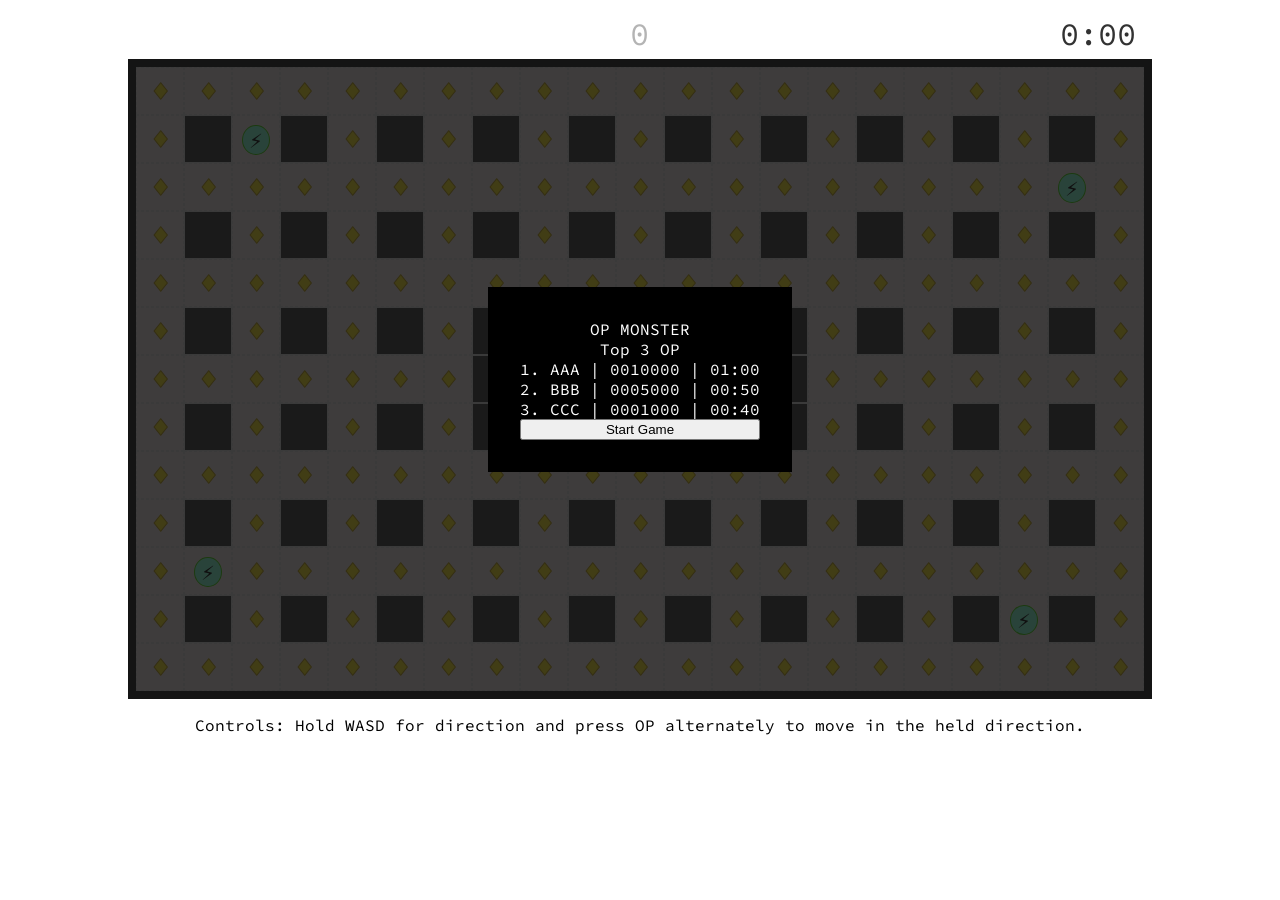
==== index.html @ b35c7f99 "Add leaderboard and localstorage to store" ====
<!doctype html>
<html lang="en">
  <head>
    <meta charset="UTF-8" />
    <meta name="viewport" content="width=device-width, initial-scale=1.0" />
    <title>OP Monster</title>
    <link rel="preconnect" href="https://fonts.googleapis.com" />
    <link rel="preconnect" href="https://fonts.gstatic.com" crossorigin />
    <link
      href="https://fonts.googleapis.com/css2?family=Source+Code+Pro:ital,wght@0,200..900;1,200..900&display=swap"
      rel="stylesheet"
    />
    <link rel="stylesheet" href="style.css" />
  </head>
  <body>
    <div id="game">
      <div id="game-hud">
        <div id="hud-player-health"></div>
        <div id="hud-player-score">
          <span class="hud-score-zero-prefix">0</span><span class="hud-score-current"></span>
        </div>
        <div id="hud-elapsed-game-time"><label>0:00</label></div>
      </div>
      <div id="maze"></div>
      <div id="game-foot">
        Controls: Hold WASD for direction and press OP alternately to move in the held direction.
      </div>
      <div id="game-splash" class="is-hidden game-screen-show">
        <!-- <div id="game-splash" class="is-hidden"> -->
        <div id="game-splash-prompt" class="game-prompt">
          <div id="game-splash-title">OP MONSTER</div>
          <div id="game-splash-leaderboard">
            <div class="leaderboard-title">Top 3 OP</div>
          </div>
          <input type="button" id="game-start-button" value="Start Game" />
        </div>
      </div>
      <div id="game-countdown" class="is-hidden">
        <div id="countdown-message"></div>
      </div>
      <!-- <div id="game-over" class="is-hidden game-screen-show"> -->
      <div id="game-over" class="is-hidden">
        <div id="game-over-prompt" class="game-prompt">
          <div id="game-over-title">GAME OVER</div>
          <div id="game-over-leaderboard">
            <div class="leaderboard-title">Top 3 OP</div>
          </div>
          <div id="game-results">
            <div class="results-title">Your Score</div>
            <div class="results-score-time">0000000000 | Time: 0:00</div>
          </div>
          <div id="leaderboard-initials" class="is-hidden">
            <div class="initials-title">Enter your initials</div>
            <div id="initials-maze"></div>
          </div>
        </div>
      </div>
    </div>
  </body>
  <script src="mazeLevelData.js"></script>
  <script src="script.js"></script>
</html>
---- style.css ----
.is-hidden {
  display: none;
}

#game {
  display: grid;
  justify-content: center;
}

#maze {
  display: grid;
  grid: repeat(13, 3rem) / repeat(21, 3rem);
  border: 0.5rem solid rgb(20, 20, 20);
  font-family: "Source Code Pro", monospace;
  grid-area: 2 / 1;
}

.maze-path {
  display: grid;
  background-color: rgb(230, 220, 220);
  border: 1px dashed rgb(210, 210, 210);
}

.maze-path > * {
  grid-area: 1 / 1;
}

.maze-wall {
  background-color: rgb(50, 50, 50);
  border: 1px solid rgb(210, 210, 210);
}

.maze-tomb-space {
  background-color: rgb(220, 210, 210);
  border: 1px dashed rgb(210, 210, 210);
}

.maze-tomb-exit {
  background-color: rgb(220, 210, 210);
  border: 1px solid rgb(210, 210, 210);
  border-top: 0.3rem double rgb(20, 20, 20);
}

.player-base {
  display: grid;
  grid-template-rows: 1fr;
  background-color: red;
  margin: 10%;
  border-radius: 20% 20% 45% 45%;
  padding: 0.1rem 0.1rem 0.5rem;
  grid-template-columns: 1fr 1fr;
  align-items: center;
  text-align: center;
  color: white;
  z-index: 999;
}

.player-recovery {
  background-color: rgba(255, 0, 0, 0.3);
  outline: 0.1rem dashed rgba(255, 0, 0, 0.6);
}

.player-eye {
  font-size: 0.8rem;
  padding: 0;
}

.player-dead {
  background-color: rgb(180, 180, 180);
}

.player-dead > * {
  font-size: 0.8rem !important;
}

.player-power-ghost-hunter {
  outline: 0.6rem double red;
  background-color: rgb(50, 240, 180);
  color: red;
  z-index: 1001;
}

.ghost-base {
  display: grid;
  grid-template-rows: 1fr;
  background-color: rgb(50, 200, 0);
  outline: 1px solid rgb(60, 210, 0);
  margin: 5%;
  border-radius: 50% 50% 10% 10%;
  padding: 0.1rem 0.1rem 0.5rem;
  grid-template-columns: 1fr 1fr;
  align-items: center;
  text-align: center;
  color: white;
  z-index: 1000;
}

.ghost-eye {
  font-size: 1rem;
  padding: 0;
}

.eye-state-up {
  align-items: start;
}

.eye-state-down {
  align-items: end;
}

.eye-state-left {
  grid-template-columns: 0.6fr 1fr;
  text-align: start;
}

.eye-state-right {
  grid-template-columns: 1fr 0.6fr;
  text-align: end;
}

.collectible-gem {
  display: grid;
  color: rgb(245, 225, 25);
  -webkit-text-stroke: 1px rgb(180, 150, 10);
  font-size: 1.4rem;
  justify-items: center;
  align-items: center;
}

.collectible-powerup {
  display: grid;
  background-color: aquamarine;
  margin: 20%;
  border-radius: 50%;
  border: 1px solid rgb(60, 210, 0);
  color: black;
  font-size: 1.4rem;
  justify-items: center;
  align-items: center;
}

#game-hud {
  display: grid;
  grid-template-columns: repeat(3, 1fr);
  grid-template-rows: 3rem;
  justify-content: center;
  justify-items: center;
  align-items: center;
  padding: 0.1rem 1rem;
  font:
    2rem "Source Code Pro",
    monospace;
  color: rgb(50, 50, 50);
}

#hud-player-health {
  justify-self: start;
  display: grid;
  grid: repeat(1, 2rem) / repeat(3, 2rem);
  gap: 1rem;
}

#hud-player-health .player-eye {
  font-size: 0.6rem;
}

#hud-elapsed-game-time {
  justify-self: end;
}

.hud-score-zero-prefix {
  color: rgb(180, 180, 180);
}

.game-screen-show {
  display: grid;
  grid: 39rem / 63rem;
  border: 0.5rem solid rgb(20, 20, 20);
  background-color: rgba(20, 20, 20, 0.8);
  grid-area: 2 / 1;
  font-family: "Source Code Pro", monospace;
  z-index: 2000;
}

.game-prompt {
  justify-self: center;
  align-self: center;
  display: flex;
  flex-direction: column;
  justify-content: space-between;
  background-color: black;
  color: white;
  text-align: center;
  padding: 2rem;
}

.game-countdown-show {
  display: grid;
  justify-content: center;
  align-items: center;
  border: 0.5rem solid rgb(20, 20, 20);
  background-color: rgba(20, 20, 20, 0.5);
  grid-area: 2 / 1;
  font:
    900 10rem "Source Code Pro",
    monospace;
  color: white;
}

h1,
h2,
h3 {
  margin: auto;
  padding: auto;
}

#game-foot {
  font:
    1rem "Source Code Pro",
    monospace;
  text-align: center;
  padding: 1rem;
}

.count-animation {
  animation: countdown-fade 1s ease-in forwards;
}

@keyframes countdown-fade {
  0% {
    transform: scale(3);
    opacity: 0;
  }
  5% {
    opacity: 1;
  }
  15% {
    transform: scale(1);
    opacity: 1;
  }
  100% {
    transform: scale(0.95);
    opacity: 0.6;
  }
}

#initials-maze {
  justify-self: center;
  display: grid;
  grid: 3rem auto / repeat(3, 3rem);
  border: 0.5rem solid rgb(20, 20, 20);
  font-family: "Source Code Pro", monospace;
}

.initials-char {
  align-self: center;
  display: grid;
  justify-content: center;
  align-items: center;
  color: white;
  font-size: 2rem;
  font-weight: 700;
}
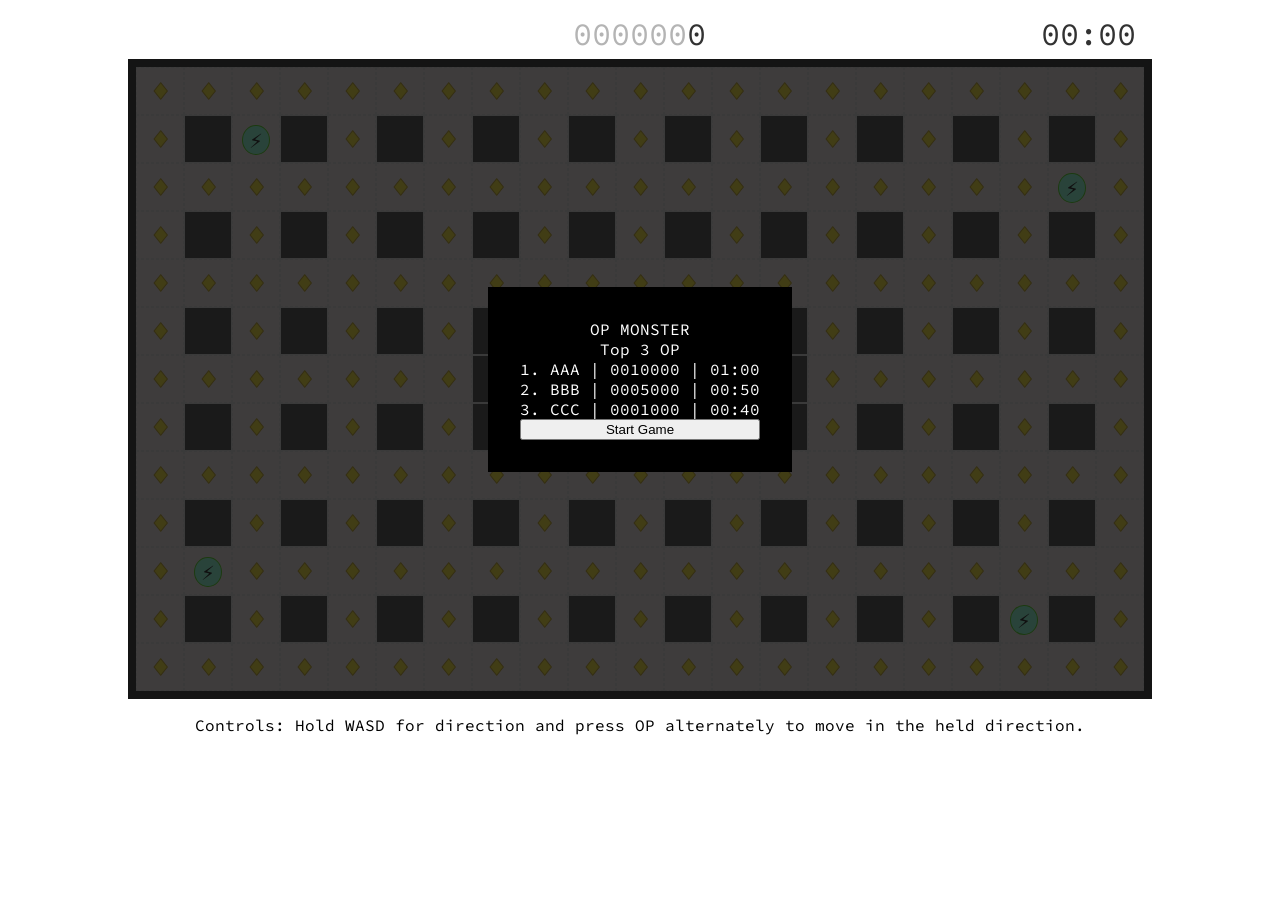
==== commit 0d2f1ba0: "Add restart to game" ====
--- a/index.html
+++ b/index.html
@@ -53,6 +53,7 @@
             <div class="initials-title">Enter your initials</div>
             <div id="initials-maze"></div>
           </div>
+          <input type="button" id="game-home-button" value="Back to Menu" />
         </div>
       </div>
     </div>
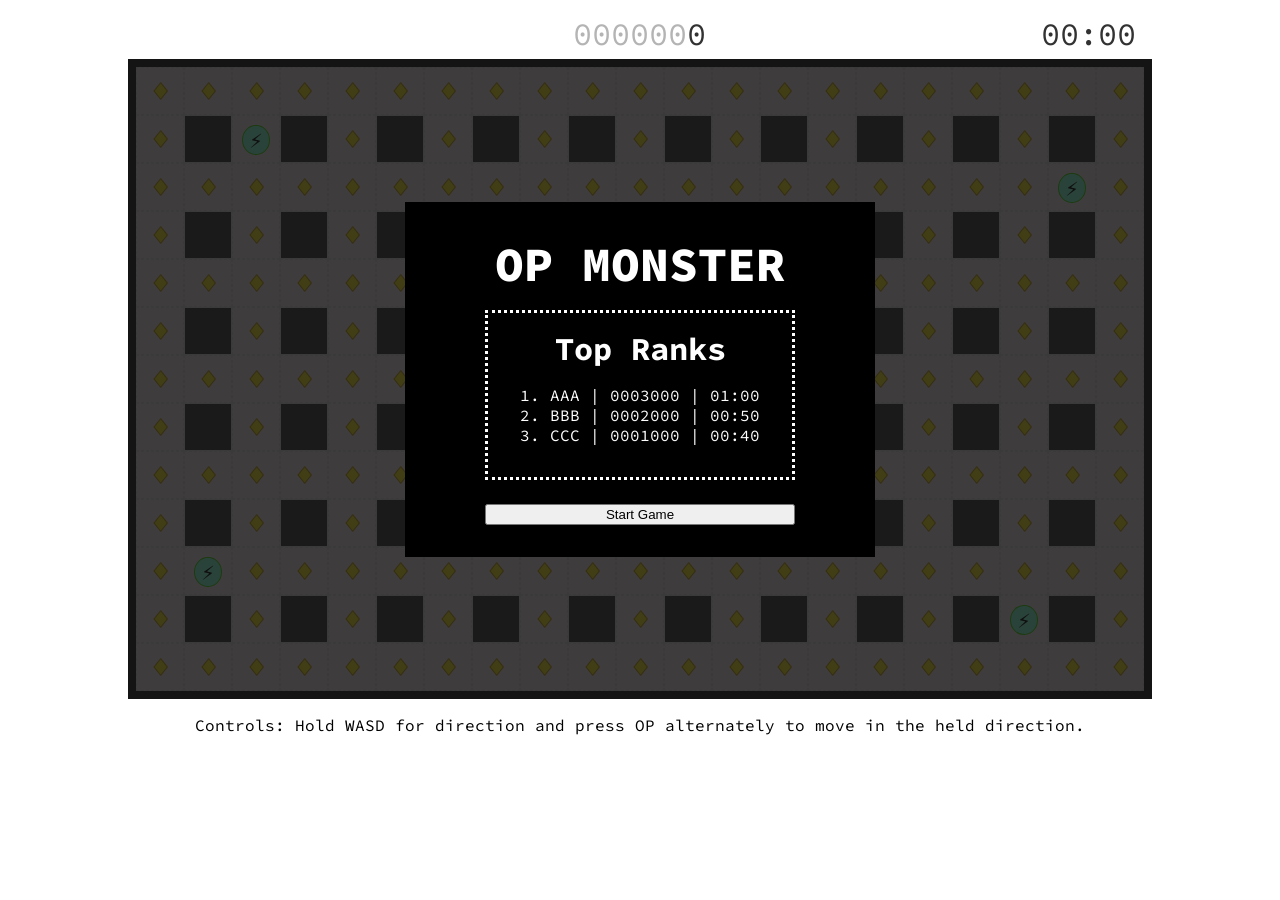
==== commit fec334eb: "Update UI to space out content for slightly better readability" ====
--- a/index.html
+++ b/index.html
@@ -28,9 +28,9 @@
       <div id="game-splash" class="is-hidden game-screen-show">
         <!-- <div id="game-splash" class="is-hidden"> -->
         <div id="game-splash-prompt" class="game-prompt">
-          <div id="game-splash-title">OP MONSTER</div>
-          <div id="game-splash-leaderboard">
-            <div class="leaderboard-title">Top 3 OP</div>
+          <div class="prompt-title">OP MONSTER</div>
+          <div id="game-splash-leaderboard" class="leaderboard-group">
+            <div class="prompt-sub-title">Top Ranks</div>
           </div>
           <input type="button" id="game-start-button" value="Start Game" />
         </div>
@@ -41,17 +41,16 @@
       <!-- <div id="game-over" class="is-hidden game-screen-show"> -->
       <div id="game-over" class="is-hidden">
         <div id="game-over-prompt" class="game-prompt">
-          <div id="game-over-title">GAME OVER</div>
-          <div id="game-over-leaderboard">
-            <div class="leaderboard-title">Top 3 OP</div>
+          <div class="prompt-title">GAME OVER</div>
+          <div id="game-over-leaderboard" class="leaderboard-group">
+            <div class="prompt-sub-title">Top Ranks</div>
           </div>
           <div id="game-results">
-            <div class="results-title">Your Score</div>
             <div class="results-score-time">0000000000 | Time: 0:00</div>
-          </div>
-          <div id="leaderboard-initials" class="is-hidden">
-            <div class="initials-title">Enter your initials</div>
-            <div id="initials-maze"></div>
+            <div id="leaderboard-initials" class="is-hidden">
+              <div id="initials-maze"></div>
+              <div>Press ENTER to submit</div>
+            </div>
           </div>
           <input type="button" id="game-home-button" value="Back to Menu" />
         </div>
--- a/style.css
+++ b/style.css
@@ -188,10 +188,31 @@
   display: flex;
   flex-direction: column;
   justify-content: space-between;
+  row-gap: 1rem;
   background-color: black;
   color: white;
   text-align: center;
-  padding: 2rem;
+  padding: 2rem 5rem;
+}
+
+.prompt-title {
+  font-size: 3rem;
+  font-weight: 800;
+}
+
+.leaderboard-group {
+  border: 0.2rem dotted white;
+  padding: 1rem;
+  margin-bottom: 0.5rem;
+}
+
+.prompt-sub-title {
+  font-size: 2rem;
+  font-weight: 700;
+}
+
+.leaderboard-list {
+  padding: 1rem;
 }
 
 .game-countdown-show {
@@ -244,12 +265,18 @@
   }
 }
 
+.results-score-time {
+  font-size: 1.2rem;
+}
+
 #initials-maze {
   justify-self: center;
   display: grid;
   grid: 3rem auto / repeat(3, 3rem);
-  border: 0.5rem solid rgb(20, 20, 20);
+  border: 0.5rem solid white;
   font-family: "Source Code Pro", monospace;
+  margin-top: 0.6rem;
+  margin-bottom: 0.6rem;
 }
 
 .initials-char {
@@ -261,3 +288,7 @@
   font-size: 2rem;
   font-weight: 700;
 }
+
+#game-results {
+  margin-bottom: 1rem;
+}
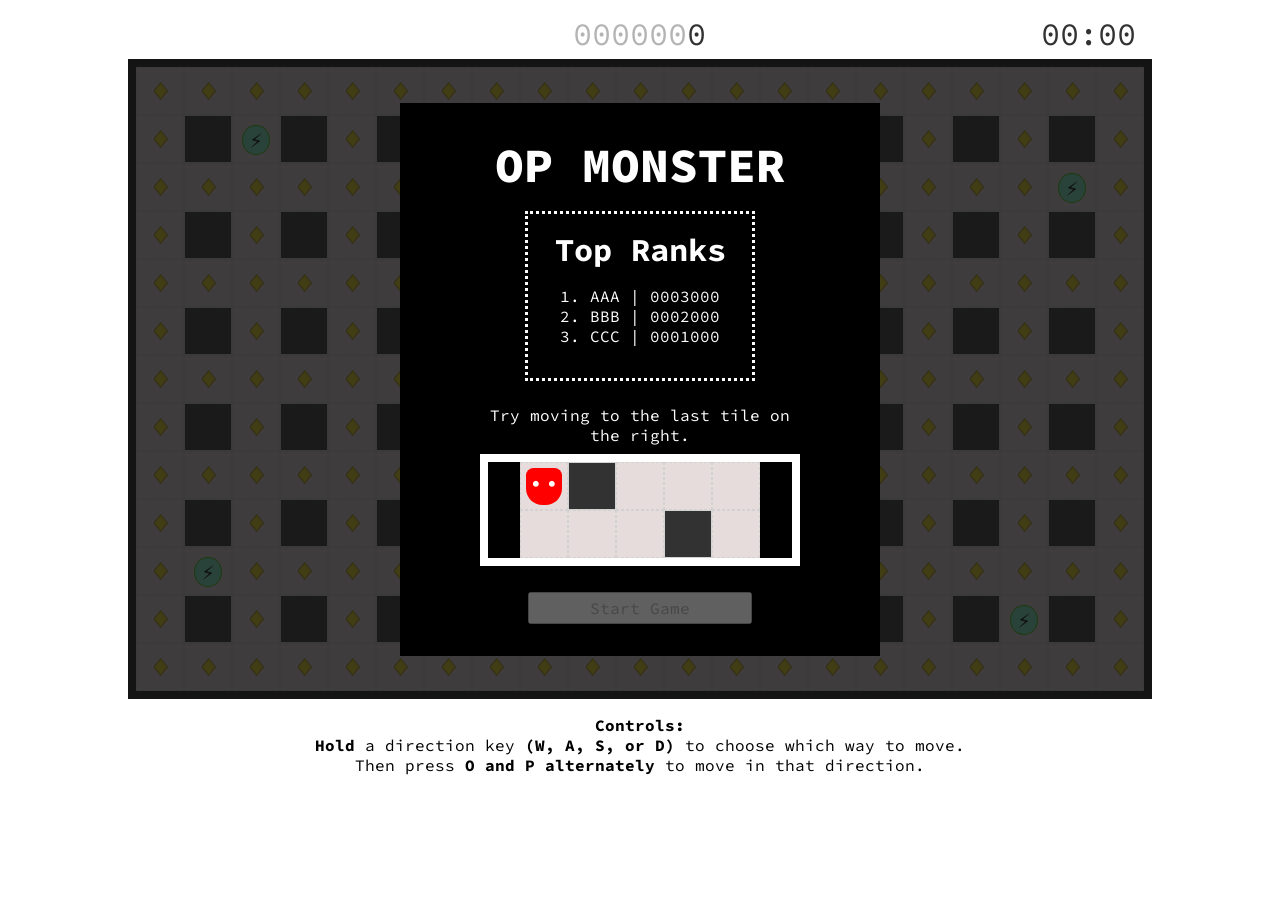
==== commit 2a239963: "Add onboarding and update ghosts to increase speed of decisions over time" ====
--- a/index.html
+++ b/index.html
@@ -23,7 +23,11 @@
       </div>
       <div id="maze"></div>
       <div id="game-foot">
-        Controls: Hold WASD for direction and press OP alternately to move in the held direction.
+        <b>Controls:</b>
+        <br />
+        <b>Hold</b> a direction key <b>(W, A, S, or D)</b> to choose which way to move.
+        <br />
+        Then press <b>O and P alternately</b> to move in that direction.
       </div>
       <div id="game-splash" class="is-hidden game-screen-show">
         <!-- <div id="game-splash" class="is-hidden"> -->
@@ -32,7 +36,11 @@
           <div id="game-splash-leaderboard" class="leaderboard-group">
             <div class="prompt-sub-title">Top Ranks</div>
           </div>
-          <input type="button" id="game-start-button" value="Start Game" />
+          <div>
+            <div id="onboarding-instruction"></div>
+            <div id="onboarding-maze"></div>
+          </div>
+          <input type="button" id="game-start-button" class="ui-button" value="Start Game" />
         </div>
       </div>
       <div id="game-countdown" class="is-hidden">
@@ -52,7 +60,7 @@
               <div>Press ENTER to submit</div>
             </div>
           </div>
-          <input type="button" id="game-home-button" value="Back to Menu" />
+          <input type="button" id="game-home-button" class="ui-button" value="Back to Menu" />
         </div>
       </div>
     </div>
--- a/style.css
+++ b/style.css
@@ -31,6 +31,7 @@
 }
 
 .maze-tomb-space {
+  display: grid;
   background-color: rgb(220, 210, 210);
   border: 1px dashed rgb(210, 210, 210);
 }
@@ -188,6 +189,7 @@
   display: flex;
   flex-direction: column;
   justify-content: space-between;
+  align-items: center;
   row-gap: 1rem;
   background-color: black;
   color: white;
@@ -226,6 +228,7 @@
     900 10rem "Source Code Pro",
     monospace;
   color: white;
+  z-index: 1100;
 }
 
 h1,
@@ -272,6 +275,7 @@
 #initials-maze {
   justify-self: center;
   display: grid;
+  justify-content: center;
   grid: 3rem auto / repeat(3, 3rem);
   border: 0.5rem solid white;
   font-family: "Source Code Pro", monospace;
@@ -292,3 +296,26 @@
 #game-results {
   margin-bottom: 1rem;
 }
+
+#onboarding-maze {
+  justify-self: center;
+  display: grid;
+  justify-content: center;
+  grid: repeat(2, 3rem) / repeat(5, 3rem);
+  border: 0.5rem solid white;
+  font-family: "Source Code Pro", monospace;
+  margin-top: 0.6rem;
+  margin-bottom: 0.6rem;
+}
+
+#onboarding-instruction {
+  width: 20rem;
+}
+
+.ui-button {
+  width: 14rem;
+  height: 2rem;
+  font:
+    1rem "Source Code Pro",
+    monospace;
+}
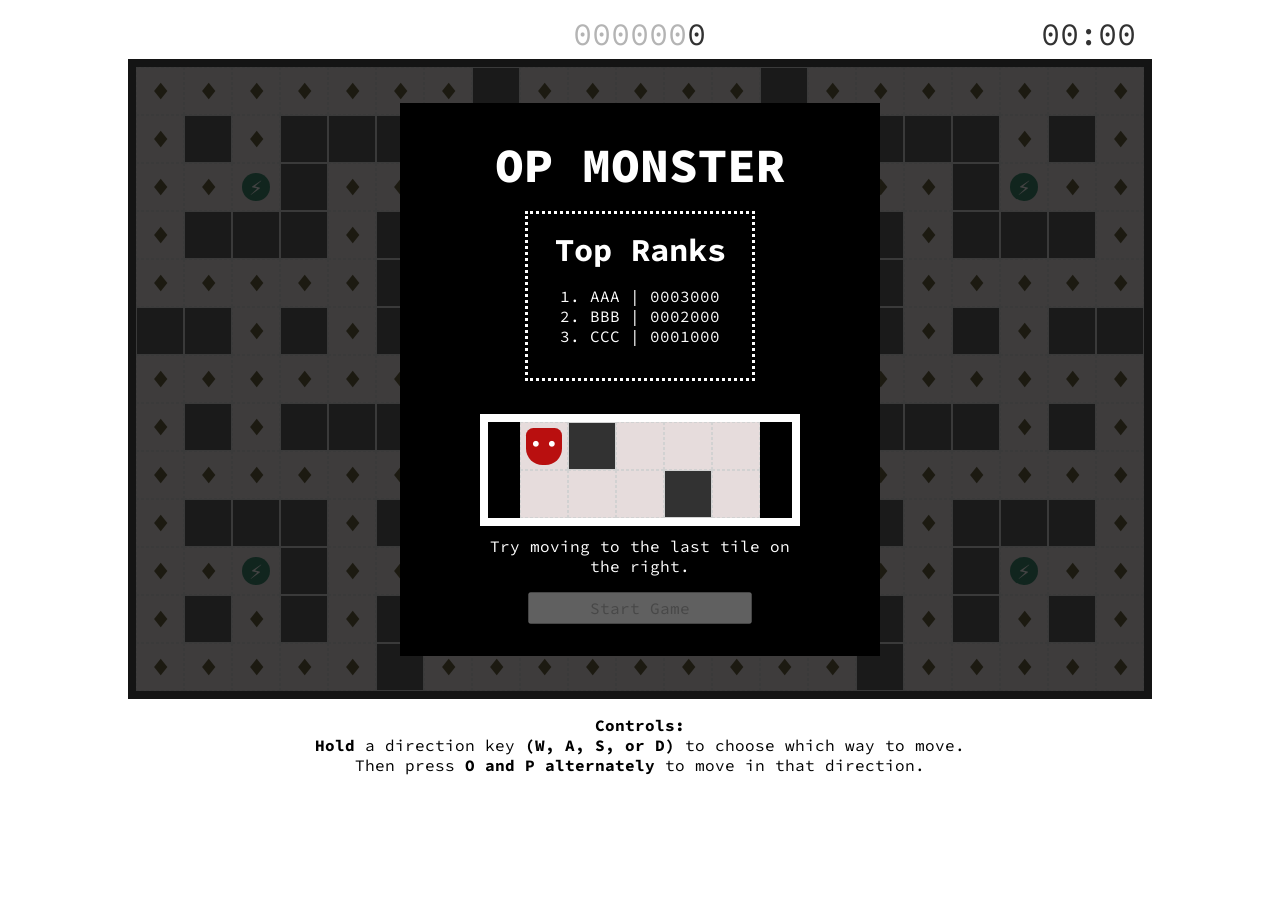
==== commit df7b5206: "Add sounds and update visuals against WCAG standards" ====
--- a/index.html
+++ b/index.html
@@ -30,15 +30,14 @@
         Then press <b>O and P alternately</b> to move in that direction.
       </div>
       <div id="game-splash" class="is-hidden game-screen-show">
-        <!-- <div id="game-splash" class="is-hidden"> -->
         <div id="game-splash-prompt" class="game-prompt">
           <div class="prompt-title">OP MONSTER</div>
           <div id="game-splash-leaderboard" class="leaderboard-group">
             <div class="prompt-sub-title">Top Ranks</div>
           </div>
           <div>
+            <div id="onboarding-maze"></div>
             <div id="onboarding-instruction"></div>
-            <div id="onboarding-maze"></div>
           </div>
           <input type="button" id="game-start-button" class="ui-button" value="Start Game" />
         </div>
@@ -46,7 +45,6 @@
       <div id="game-countdown" class="is-hidden">
         <div id="countdown-message"></div>
       </div>
-      <!-- <div id="game-over" class="is-hidden game-screen-show"> -->
       <div id="game-over" class="is-hidden">
         <div id="game-over-prompt" class="game-prompt">
           <div class="prompt-title">GAME OVER</div>
@@ -54,7 +52,7 @@
             <div class="prompt-sub-title">Top Ranks</div>
           </div>
           <div id="game-results">
-            <div class="results-score-time">0000000000 | Time: 0:00</div>
+            <div class="results-score-time"></div>
             <div id="leaderboard-initials" class="is-hidden">
               <div id="initials-maze"></div>
               <div>Press ENTER to submit</div>
--- a/style.css
+++ b/style.css
@@ -45,7 +45,7 @@
 .player-base {
   display: grid;
   grid-template-rows: 1fr;
-  background-color: red;
+  background-color: rgb(185, 15, 15);
   margin: 10%;
   border-radius: 20% 20% 45% 45%;
   padding: 0.1rem 0.1rem 0.5rem;
@@ -75,17 +75,16 @@
 }
 
 .player-power-ghost-hunter {
-  outline: 0.6rem double red;
-  background-color: rgb(50, 240, 180);
-  color: red;
+  outline: 0.6rem double rgb(185, 15, 15);
+  background-color: rgb(185, 15, 15);
   z-index: 1001;
 }
 
 .ghost-base {
   display: grid;
   grid-template-rows: 1fr;
-  background-color: rgb(50, 200, 0);
-  outline: 1px solid rgb(60, 210, 0);
+  background-color: rgb(130, 0, 200);
+  outline: 2px solid rgb(60, 210, 0);
   margin: 5%;
   border-radius: 50% 50% 10% 10%;
   padding: 0.1rem 0.1rem 0.5rem;
@@ -121,8 +120,7 @@
 
 .collectible-gem {
   display: grid;
-  color: rgb(245, 225, 25);
-  -webkit-text-stroke: 1px rgb(180, 150, 10);
+  color: rgb(60, 50, 5);
   font-size: 1.4rem;
   justify-items: center;
   align-items: center;
@@ -130,11 +128,10 @@
 
 .collectible-powerup {
   display: grid;
-  background-color: aquamarine;
+  background-color: rgb(5, 106, 72);
   margin: 20%;
   border-radius: 50%;
-  border: 1px solid rgb(60, 210, 0);
-  color: black;
+  color: white;
   font-size: 1.4rem;
   justify-items: center;
   align-items: center;
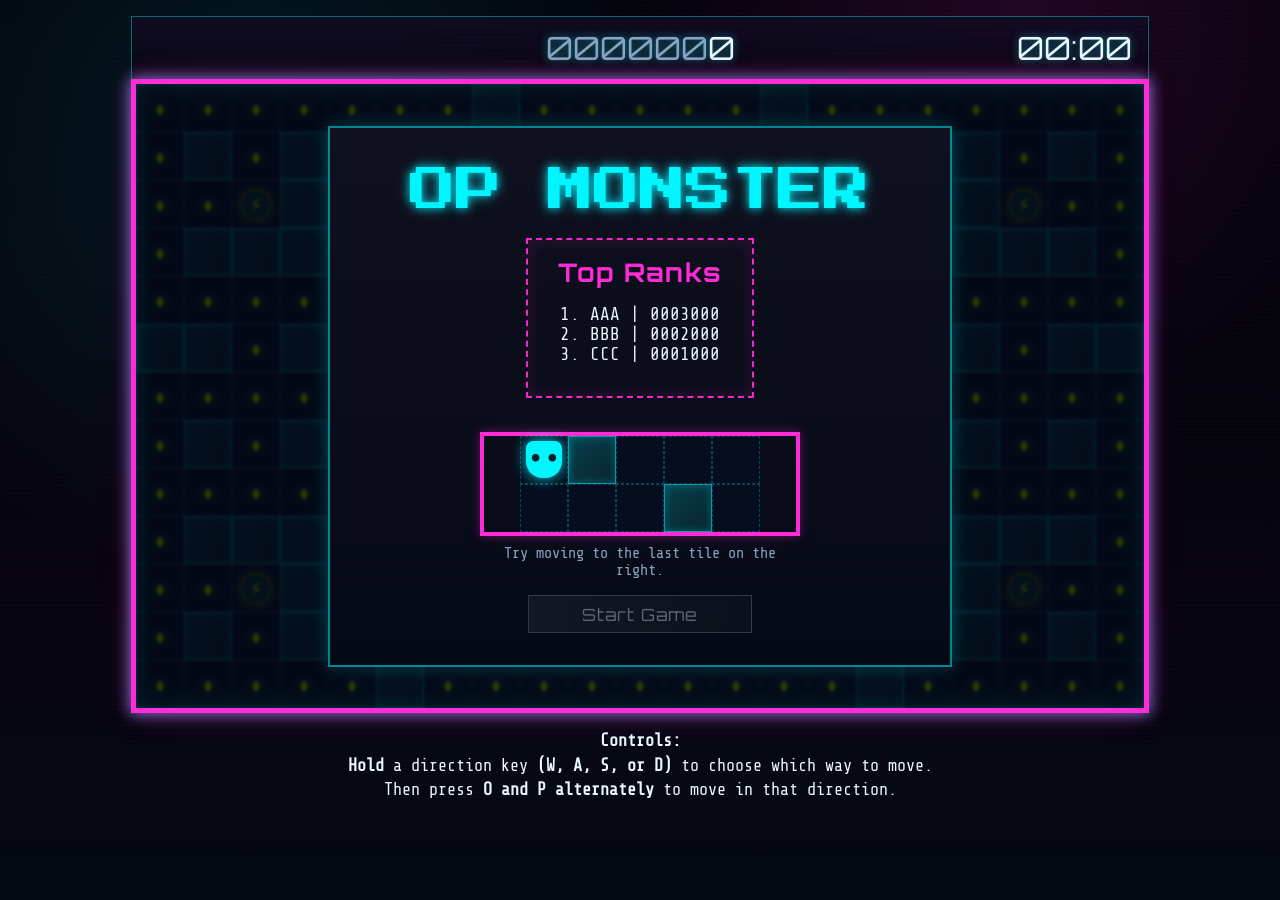
==== commit 8489d329: "Update with retro look (neon)" ====
--- a/index.html
+++ b/index.html
@@ -7,7 +7,7 @@
     <link rel="preconnect" href="https://fonts.googleapis.com" />
     <link rel="preconnect" href="https://fonts.gstatic.com" crossorigin />
     <link
-      href="https://fonts.googleapis.com/css2?family=Source+Code+Pro:ital,wght@0,200..900;1,200..900&display=swap"
+      href="https://fonts.googleapis.com/css2?family=Orbitron:wght@400;600;800&family=Press+Start+2P&family=Share+Tech+Mono&display=swap"
       rel="stylesheet"
     />
     <link rel="stylesheet" href="style.css" />
--- a/style.css
+++ b/style.css
@@ -1,3 +1,27 @@
+:root {
+  --bg-main: #07040f;
+  --bg-surface: #120a24;
+  --bg-panel: rgba(8, 12, 26, 0.92);
+  --grid-line: #1b2c44;
+  --neon-cyan: #00f5ff;
+  --neon-magenta: #ff2bd6;
+  --neon-lime: #b7ff00;
+  --danger-red: #ff3b4a;
+  --text-main: #eaf7ff;
+  --text-muted: #8aa3bf;
+}
+
+body {
+  margin: 0;
+  min-height: 100vh;
+  background:
+    radial-gradient(circle at 20% 15%, rgba(0, 245, 255, 0.1), transparent 35%),
+    radial-gradient(circle at 80% 0%, rgba(255, 43, 214, 0.12), transparent 30%),
+    linear-gradient(180deg, #020109 0%, var(--bg-main) 65%, #040914 100%);
+  color: var(--text-main);
+  font-family: "Share Tech Mono", monospace;
+}
+
 .is-hidden {
   display: none;
 }
@@ -5,20 +29,44 @@
 #game {
   display: grid;
   justify-content: center;
+  position: relative;
+  isolation: isolate;
+  padding: 1rem;
+}
+
+#game::before {
+  content: "";
+  position: absolute;
+  inset: 0;
+  pointer-events: none;
+  z-index: 3;
+  background-image: repeating-linear-gradient(
+    to bottom,
+    rgba(234, 247, 255, 0.05) 0,
+    rgba(234, 247, 255, 0.05) 1px,
+    transparent 2px,
+    transparent 4px
+  );
+  opacity: 0.2;
 }
 
 #maze {
   display: grid;
   grid: repeat(13, 3rem) / repeat(21, 3rem);
-  border: 0.5rem solid rgb(20, 20, 20);
-  font-family: "Source Code Pro", monospace;
+  border: 0.35rem solid var(--neon-cyan);
+  box-shadow:
+    0 0 12px rgba(0, 245, 255, 0.55),
+    0 0 26px rgba(255, 43, 214, 0.25);
+  font-family: "Share Tech Mono", monospace;
+  background-color: #050916;
   grid-area: 2 / 1;
+  z-index: 1;
 }
 
 .maze-path {
   display: grid;
-  background-color: rgb(230, 220, 220);
-  border: 1px dashed rgb(210, 210, 210);
+  background-color: #050d1f;
+  border: 1px dashed rgba(0, 245, 255, 0.25);
 }
 
 .maze-path > * {
@@ -26,39 +74,43 @@
 }
 
 .maze-wall {
-  background-color: rgb(50, 50, 50);
-  border: 1px solid rgb(210, 210, 210);
+  background: linear-gradient(140deg, rgba(0, 245, 255, 0.22) 0%, rgba(0, 245, 255, 0.1) 100%);
+  border: 1px solid rgba(0, 245, 255, 0.55);
+  box-shadow:
+    inset 0 0 8px rgba(0, 245, 255, 0.28),
+    inset 0 0 2px rgba(0, 0, 0, 0.35);
 }
 
 .maze-tomb-space {
   display: grid;
-  background-color: rgb(220, 210, 210);
-  border: 1px dashed rgb(210, 210, 210);
+  background-color: #130d27;
+  border: 1px dashed rgba(255, 43, 214, 0.35);
 }
 
 .maze-tomb-exit {
-  background-color: rgb(220, 210, 210);
-  border: 1px solid rgb(210, 210, 210);
-  border-top: 0.3rem double rgb(20, 20, 20);
+  background-color: #1a1233;
+  border: 1px solid rgba(255, 43, 214, 0.55);
+  border-top: 0.3rem double var(--neon-cyan);
 }
 
 .player-base {
   display: grid;
   grid-template-rows: 1fr;
-  background-color: rgb(185, 15, 15);
+  background-color: var(--neon-cyan);
   margin: 10%;
   border-radius: 20% 20% 45% 45%;
   padding: 0.1rem 0.1rem 0.5rem;
   grid-template-columns: 1fr 1fr;
   align-items: center;
   text-align: center;
-  color: white;
+  color: #032126;
+  box-shadow: 0 0 14px rgba(0, 245, 255, 0.85);
   z-index: 999;
 }
 
 .player-recovery {
-  background-color: rgba(255, 0, 0, 0.3);
-  outline: 0.1rem dashed rgba(255, 0, 0, 0.6);
+  background-color: rgba(0, 245, 255, 0.3);
+  outline: 0.1rem dashed rgba(0, 245, 255, 0.72);
 }
 
 .player-eye {
@@ -67,7 +119,7 @@
 }
 
 .player-dead {
-  background-color: rgb(180, 180, 180);
+  background-color: #6f7485;
 }
 
 .player-dead > * {
@@ -75,23 +127,25 @@
 }
 
 .player-power-ghost-hunter {
-  outline: 0.6rem double rgb(185, 15, 15);
-  background-color: rgb(185, 15, 15);
+  outline: 0.45rem double var(--neon-lime);
+  background-color: var(--neon-cyan);
+  box-shadow: 0 0 18px rgba(183, 255, 0, 0.95);
   z-index: 1001;
 }
 
 .ghost-base {
   display: grid;
   grid-template-rows: 1fr;
-  background-color: rgb(130, 0, 200);
-  outline: 2px solid rgb(60, 210, 0);
+  background-color: var(--neon-magenta);
+  outline: 2px solid var(--neon-cyan);
   margin: 5%;
   border-radius: 50% 50% 10% 10%;
   padding: 0.1rem 0.1rem 0.5rem;
   grid-template-columns: 1fr 1fr;
   align-items: center;
   text-align: center;
-  color: white;
+  color: #250926;
+  box-shadow: 0 0 15px rgba(255, 43, 214, 0.82);
   z-index: 1000;
 }
 
@@ -120,7 +174,8 @@
 
 .collectible-gem {
   display: grid;
-  color: rgb(60, 50, 5);
+  color: var(--neon-lime);
+  text-shadow: 0 0 10px rgba(183, 255, 0, 0.75);
   font-size: 1.4rem;
   justify-items: center;
   align-items: center;
@@ -128,13 +183,15 @@
 
 .collectible-powerup {
   display: grid;
-  background-color: rgb(5, 106, 72);
+  background-color: #073f2f;
   margin: 20%;
   border-radius: 50%;
-  color: white;
+  color: var(--neon-lime);
   font-size: 1.4rem;
   justify-items: center;
   align-items: center;
+  box-shadow: 0 0 12px rgba(183, 255, 0, 0.9);
+  animation: powerup-pulse 1.2s ease-in-out infinite;
 }
 
 #game-hud {
@@ -144,11 +201,14 @@
   justify-content: center;
   justify-items: center;
   align-items: center;
-  padding: 0.1rem 1rem;
-  font:
-    2rem "Source Code Pro",
-    monospace;
-  color: rgb(50, 50, 50);
+  padding: 0.45rem 1rem;
+  border: 1px solid rgba(0, 245, 255, 0.4);
+  border-bottom: none;
+  background: linear-gradient(180deg, rgba(18, 10, 36, 0.88) 0%, rgba(7, 4, 15, 0.75) 100%);
+  font-family: "Orbitron", sans-serif;
+  font-size: clamp(1.4rem, 3.4vw, 2rem);
+  color: var(--text-main);
+  text-shadow: 0 0 9px rgba(0, 245, 255, 0.5);
 }
 
 #hud-player-health {
@@ -167,16 +227,20 @@
 }
 
 .hud-score-zero-prefix {
-  color: rgb(180, 180, 180);
+  color: var(--text-muted);
 }
 
 .game-screen-show {
   display: grid;
   grid: 39rem / 63rem;
-  border: 0.5rem solid rgb(20, 20, 20);
-  background-color: rgba(20, 20, 20, 0.8);
+  border: 0.35rem solid var(--neon-magenta);
+  box-shadow:
+    0 0 16px rgba(255, 43, 214, 0.55),
+    inset 0 0 24px rgba(0, 245, 255, 0.12);
+  background-color: rgba(4, 8, 21, 0.82);
+  backdrop-filter: blur(1px);
   grid-area: 2 / 1;
-  font-family: "Source Code Pro", monospace;
+  font-family: "Share Tech Mono", monospace;
   z-index: 2000;
 }
 
@@ -188,43 +252,58 @@
   justify-content: space-between;
   align-items: center;
   row-gap: 1rem;
-  background-color: black;
-  color: white;
+  background: linear-gradient(180deg, rgba(17, 16, 31, 0.95) 0%, rgba(6, 9, 21, 0.93) 100%), var(--bg-panel);
+  border: 2px solid rgba(0, 245, 255, 0.52);
+  box-shadow: 0 0 18px rgba(0, 245, 255, 0.22);
+  color: var(--text-main);
   text-align: center;
   padding: 2rem 5rem;
 }
 
 .prompt-title {
-  font-size: 3rem;
-  font-weight: 800;
+  font-family: "Press Start 2P", cursive;
+  font-size: clamp(1.8rem, 5vw, 2.9rem);
+  line-height: 1.35;
+  color: var(--neon-cyan);
+  text-shadow:
+    0 0 8px rgba(0, 245, 255, 0.85),
+    0 0 16px rgba(0, 245, 255, 0.4);
 }
 
 .leaderboard-group {
-  border: 0.2rem dotted white;
+  border: 0.14rem dashed rgba(255, 43, 214, 0.95);
+  box-shadow: inset 0 0 16px rgba(255, 43, 214, 0.15);
   padding: 1rem;
   margin-bottom: 0.5rem;
 }
 
 .prompt-sub-title {
-  font-size: 2rem;
+  font-family: "Orbitron", sans-serif;
+  font-size: clamp(1.2rem, 3.5vw, 1.6rem);
   font-weight: 700;
+  letter-spacing: 0.08rem;
+  color: var(--neon-magenta);
 }
 
 .leaderboard-list {
   padding: 1rem;
+  font-size: clamp(0.95rem, 2.2vw, 1.1rem);
 }
 
 .game-countdown-show {
   display: grid;
   justify-content: center;
   align-items: center;
-  border: 0.5rem solid rgb(20, 20, 20);
-  background-color: rgba(20, 20, 20, 0.5);
+  border: 0.35rem solid var(--neon-cyan);
+  background-color: rgba(4, 8, 20, 0.55);
   grid-area: 2 / 1;
-  font:
-    900 10rem "Source Code Pro",
-    monospace;
-  color: white;
+  font-family: "Press Start 2P", cursive;
+  font-size: clamp(4rem, 16vw, 8.5rem);
+  font-weight: 900;
+  color: var(--neon-magenta);
+  text-shadow:
+    0 0 12px rgba(255, 43, 214, 0.85),
+    0 0 20px rgba(255, 43, 214, 0.45);
   z-index: 1100;
 }
 
@@ -236,10 +315,11 @@
 }
 
 #game-foot {
-  font:
-    1rem "Source Code Pro",
-    monospace;
+  font-family: "Share Tech Mono", monospace;
+  font-size: clamp(0.9rem, 2.2vw, 1.05rem);
+  color: var(--text-main);
   text-align: center;
+  line-height: 1.45;
   padding: 1rem;
 }
 
@@ -266,7 +346,9 @@
 }
 
 .results-score-time {
-  font-size: 1.2rem;
+  font-size: clamp(1rem, 2.4vw, 1.2rem);
+  color: var(--neon-lime);
+  text-shadow: 0 0 8px rgba(183, 255, 0, 0.45);
 }
 
 #initials-maze {
@@ -274,8 +356,9 @@
   display: grid;
   justify-content: center;
   grid: 3rem auto / repeat(3, 3rem);
-  border: 0.5rem solid white;
-  font-family: "Source Code Pro", monospace;
+  border: 0.3rem solid var(--neon-cyan);
+  box-shadow: 0 0 10px rgba(0, 245, 255, 0.4);
+  font-family: "Share Tech Mono", monospace;
   margin-top: 0.6rem;
   margin-bottom: 0.6rem;
 }
@@ -285,7 +368,7 @@
   display: grid;
   justify-content: center;
   align-items: center;
-  color: white;
+  color: var(--text-main);
   font-size: 2rem;
   font-weight: 700;
 }
@@ -299,20 +382,115 @@
   display: grid;
   justify-content: center;
   grid: repeat(2, 3rem) / repeat(5, 3rem);
-  border: 0.5rem solid white;
-  font-family: "Source Code Pro", monospace;
+  border: 0.3rem solid var(--neon-magenta);
+  box-shadow: 0 0 10px rgba(255, 43, 214, 0.35);
+  font-family: "Share Tech Mono", monospace;
   margin-top: 0.6rem;
   margin-bottom: 0.6rem;
 }
 
 #onboarding-instruction {
   width: 20rem;
+  color: var(--text-muted);
+  font-size: 0.95rem;
 }
 
 .ui-button {
   width: 14rem;
-  height: 2rem;
-  font:
-    1rem "Source Code Pro",
-    monospace;
-}
+  height: 2.35rem;
+  border: 1px solid var(--neon-cyan);
+  background: linear-gradient(90deg, rgba(0, 245, 255, 0.12), rgba(255, 43, 214, 0.16));
+  color: var(--text-main);
+  font-family: "Orbitron", sans-serif;
+  font-size: clamp(0.9rem, 2.2vw, 1.05rem);
+  letter-spacing: 0.05rem;
+  cursor: pointer;
+  transition:
+    transform 160ms ease,
+    box-shadow 160ms ease,
+    border-color 160ms ease;
+}
+
+.ui-button:hover {
+  transform: translateY(-1px);
+  border-color: var(--neon-magenta);
+  box-shadow:
+    0 0 10px rgba(0, 245, 255, 0.35),
+    0 0 14px rgba(255, 43, 214, 0.35);
+}
+
+.ui-button:active {
+  transform: translateY(0);
+}
+
+.ui-button:disabled,
+#game-start-button:disabled {
+  cursor: not-allowed;
+  color: var(--text-muted);
+  border-color: rgba(138, 163, 191, 0.45);
+  background: linear-gradient(90deg, rgba(138, 163, 191, 0.15), rgba(45, 58, 82, 0.22));
+  box-shadow: none;
+  opacity: 0.62;
+  transform: none;
+  filter: saturate(0.45);
+}
+
+.ui-button:disabled:hover,
+#game-start-button:disabled:hover {
+  transform: none;
+  border-color: rgba(138, 163, 191, 0.45);
+  box-shadow: none;
+}
+
+@keyframes powerup-pulse {
+  0% {
+    transform: scale(1);
+    box-shadow: 0 0 8px rgba(183, 255, 0, 0.7);
+  }
+  50% {
+    transform: scale(1.08);
+    box-shadow: 0 0 16px rgba(183, 255, 0, 0.95);
+  }
+  100% {
+    transform: scale(1);
+    box-shadow: 0 0 8px rgba(183, 255, 0, 0.7);
+  }
+}
+
+@media (max-width: 1100px) {
+  #maze,
+  .game-screen-show {
+    transform: scale(0.85);
+    transform-origin: top center;
+  }
+
+  .game-prompt {
+    padding: 1.4rem 2rem;
+  }
+
+  #game-foot {
+    margin-top: -4rem;
+  }
+}
+
+@media (max-width: 720px) {
+  #maze,
+  .game-screen-show {
+    transform: scale(0.62);
+  }
+
+  #game-hud {
+    font-size: 1.1rem;
+    padding: 0.3rem 0.6rem;
+  }
+
+  #hud-player-health {
+    gap: 0.6rem;
+  }
+
+  #game-foot {
+    margin-top: -8.8rem;
+    font-size: 0.78rem;
+    line-height: 1.3;
+  }
+}
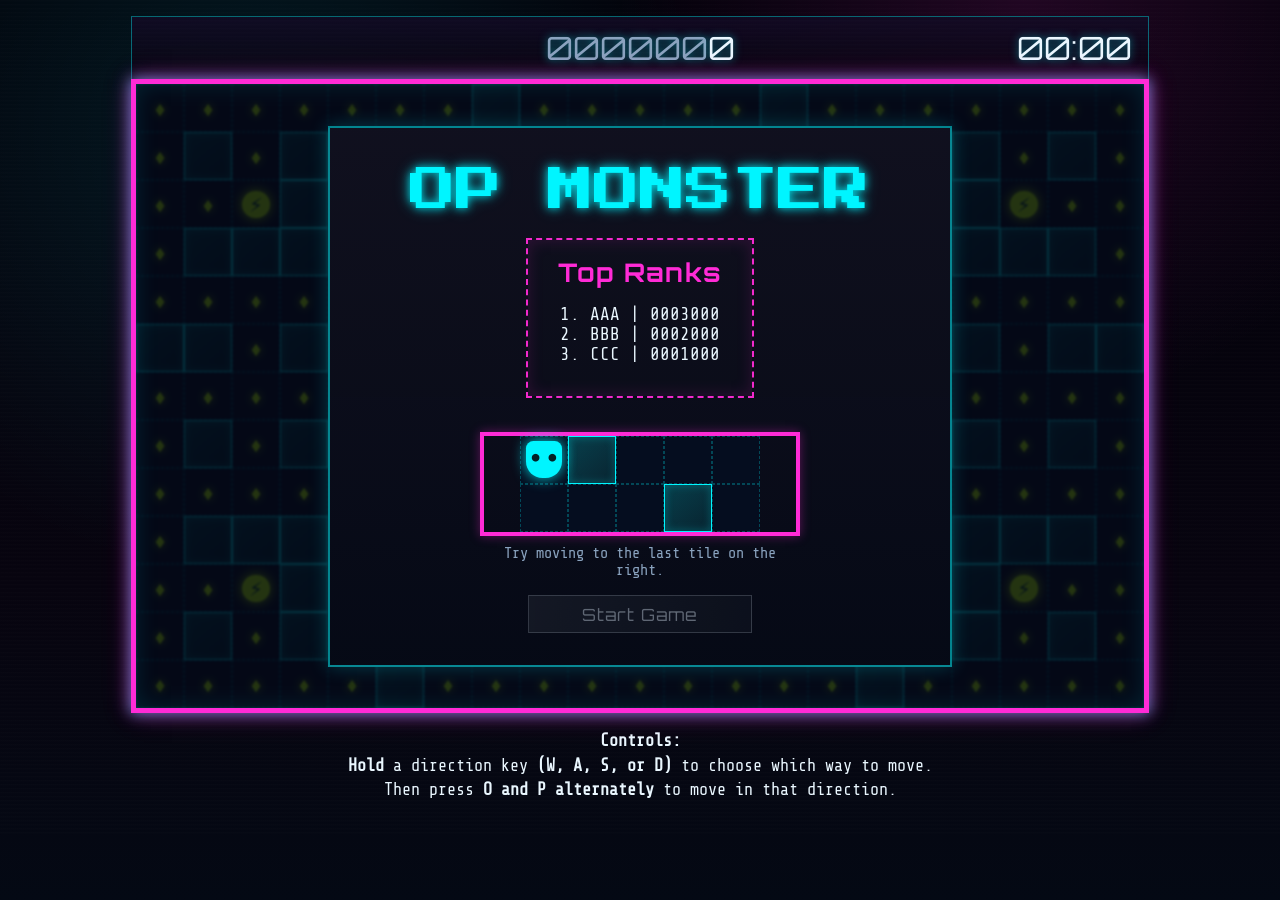
==== commit 1bb8d5ff: "Add ghost chase logic" ====
--- a/index.html
+++ b/index.html
@@ -4,6 +4,7 @@
     <meta charset="UTF-8" />
     <meta name="viewport" content="width=device-width, initial-scale=1.0" />
     <title>OP Monster</title>
+    <link rel="icon" href="data:," />
     <link rel="preconnect" href="https://fonts.googleapis.com" />
     <link rel="preconnect" href="https://fonts.gstatic.com" crossorigin />
     <link
--- a/style.css
+++ b/style.css
@@ -75,7 +75,8 @@
 
 .maze-wall {
   background: linear-gradient(140deg, rgba(0, 245, 255, 0.22) 0%, rgba(0, 245, 255, 0.1) 100%);
-  border: 1px solid rgba(0, 245, 255, 0.55);
+  /* border: 1px solid rgba(0, 245, 255, 0.55); */
+  border: 1px solid var(--neon-cyan);
   box-shadow:
     inset 0 0 8px rgba(0, 245, 255, 0.28),
     inset 0 0 2px rgba(0, 0, 0, 0.35);
@@ -83,12 +84,12 @@
 
 .maze-tomb-space {
   display: grid;
-  background-color: #130d27;
+  background-color: rgb(79, 14, 66);
   border: 1px dashed rgba(255, 43, 214, 0.35);
 }
 
 .maze-tomb-exit {
-  background-color: #1a1233;
+  background-color: rgb(79, 14, 66);
   border: 1px solid rgba(255, 43, 214, 0.55);
   border-top: 0.3rem double var(--neon-cyan);
 }
@@ -183,10 +184,10 @@
 
 .collectible-powerup {
   display: grid;
-  background-color: #073f2f;
+  background-color: var(--neon-lime);
   margin: 20%;
   border-radius: 50%;
-  color: var(--neon-lime);
+  color: rgb(7, 63, 47);
   font-size: 1.4rem;
   justify-items: center;
   align-items: center;
@@ -307,13 +308,6 @@
   z-index: 1100;
 }
 
-h1,
-h2,
-h3 {
-  margin: auto;
-  padding: auto;
-}
-
 #game-foot {
   font-family: "Share Tech Mono", monospace;
   font-size: clamp(0.9rem, 2.2vw, 1.05rem);
@@ -456,41 +450,3 @@
     box-shadow: 0 0 8px rgba(183, 255, 0, 0.7);
   }
 }
-
-@media (max-width: 1100px) {
-  #maze,
-  .game-screen-show {
-    transform: scale(0.85);
-    transform-origin: top center;
-  }
-
-  .game-prompt {
-    padding: 1.4rem 2rem;
-  }
-
-  #game-foot {
-    margin-top: -4rem;
-  }
-}
-
-@media (max-width: 720px) {
-  #maze,
-  .game-screen-show {
-    transform: scale(0.62);
-  }
-
-  #game-hud {
-    font-size: 1.1rem;
-    padding: 0.3rem 0.6rem;
-  }
-
-  #hud-player-health {
-    gap: 0.6rem;
-  }
-
-  #game-foot {
-    margin-top: -8.8rem;
-    font-size: 0.78rem;
-    line-height: 1.3;
-  }
-}
